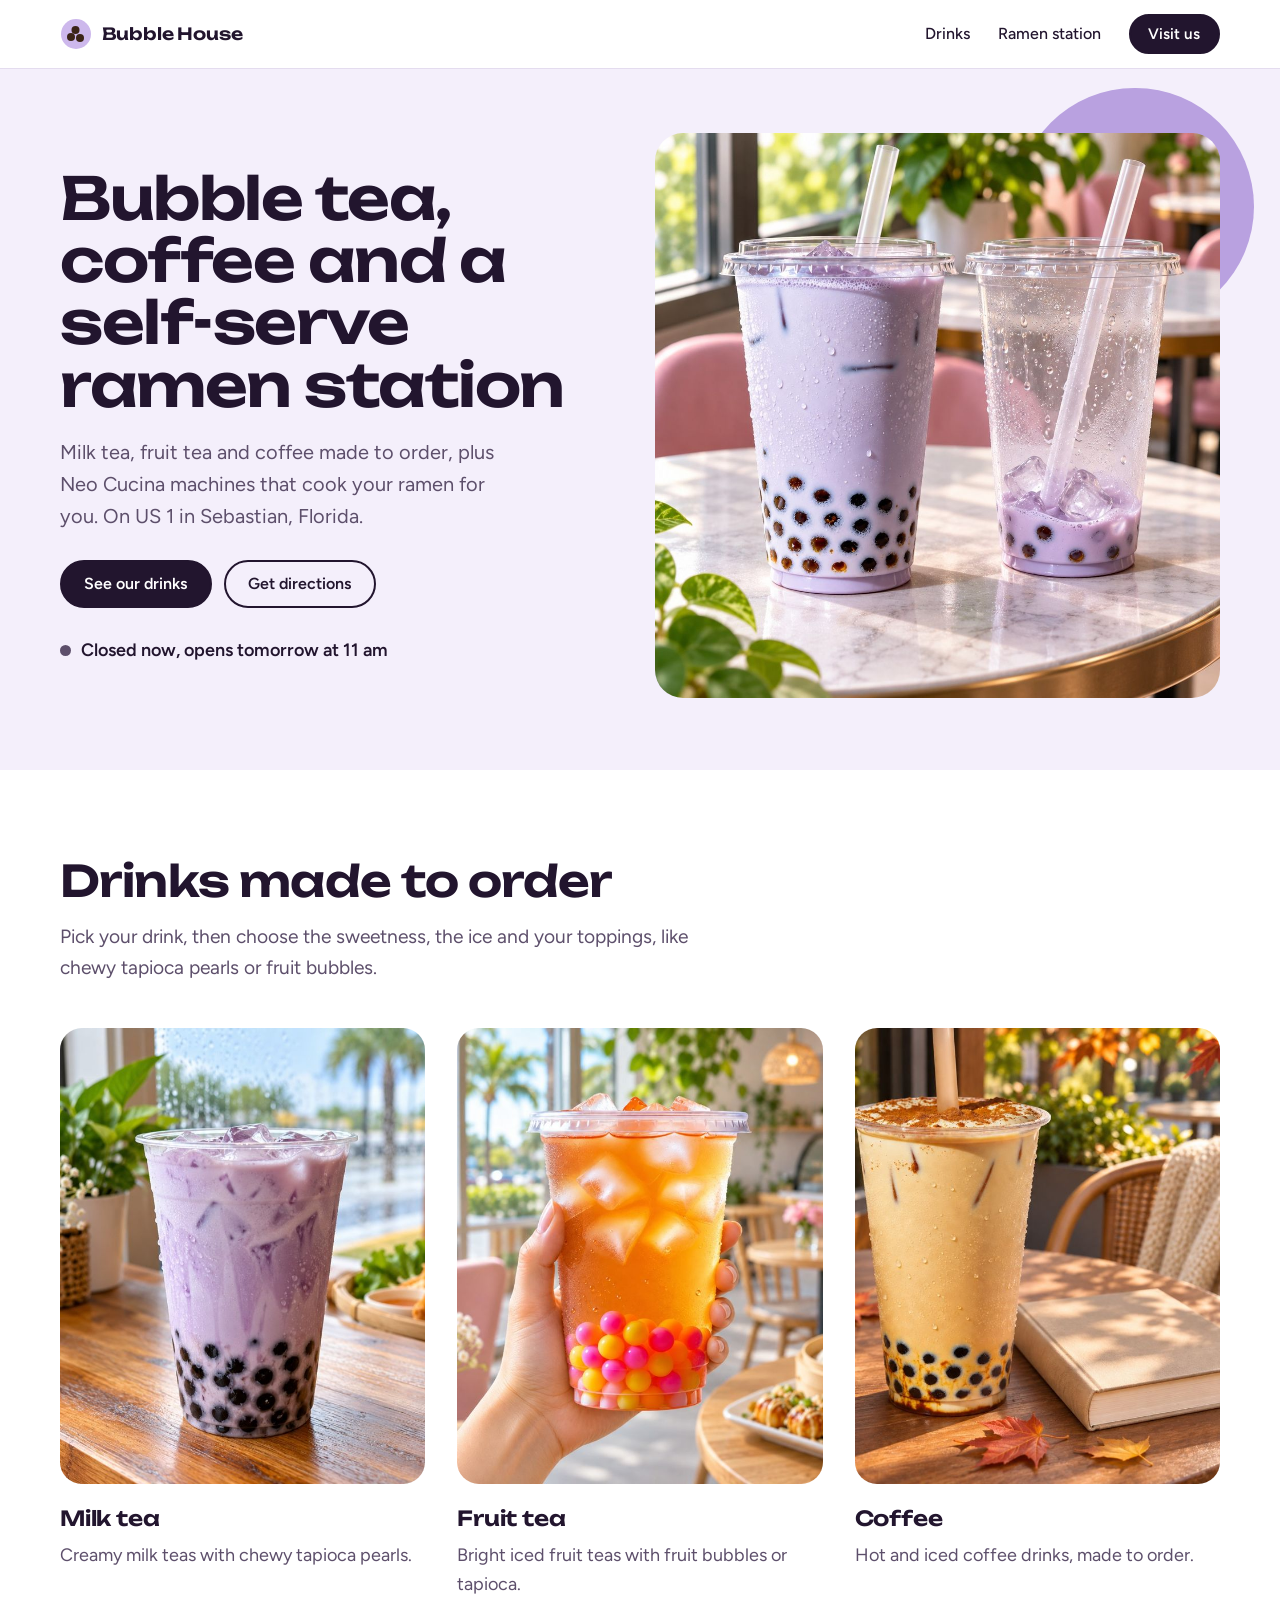
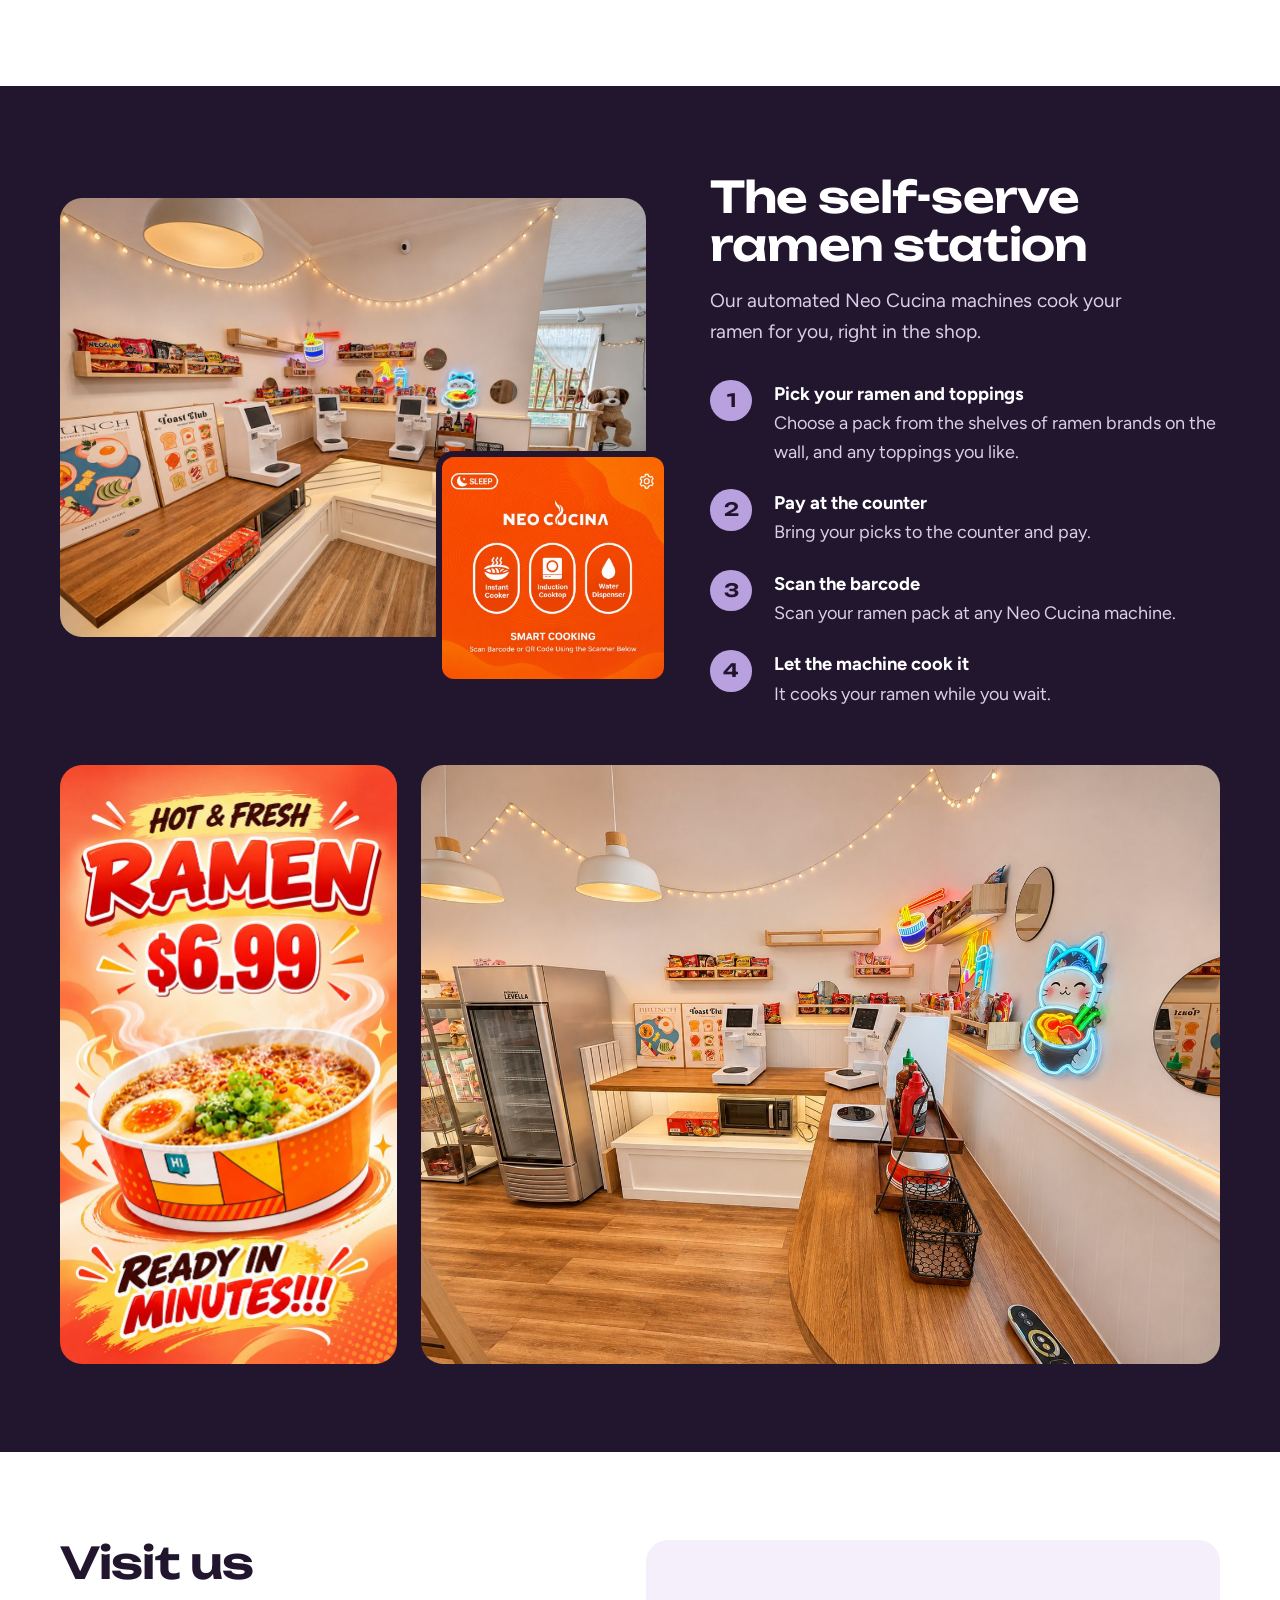
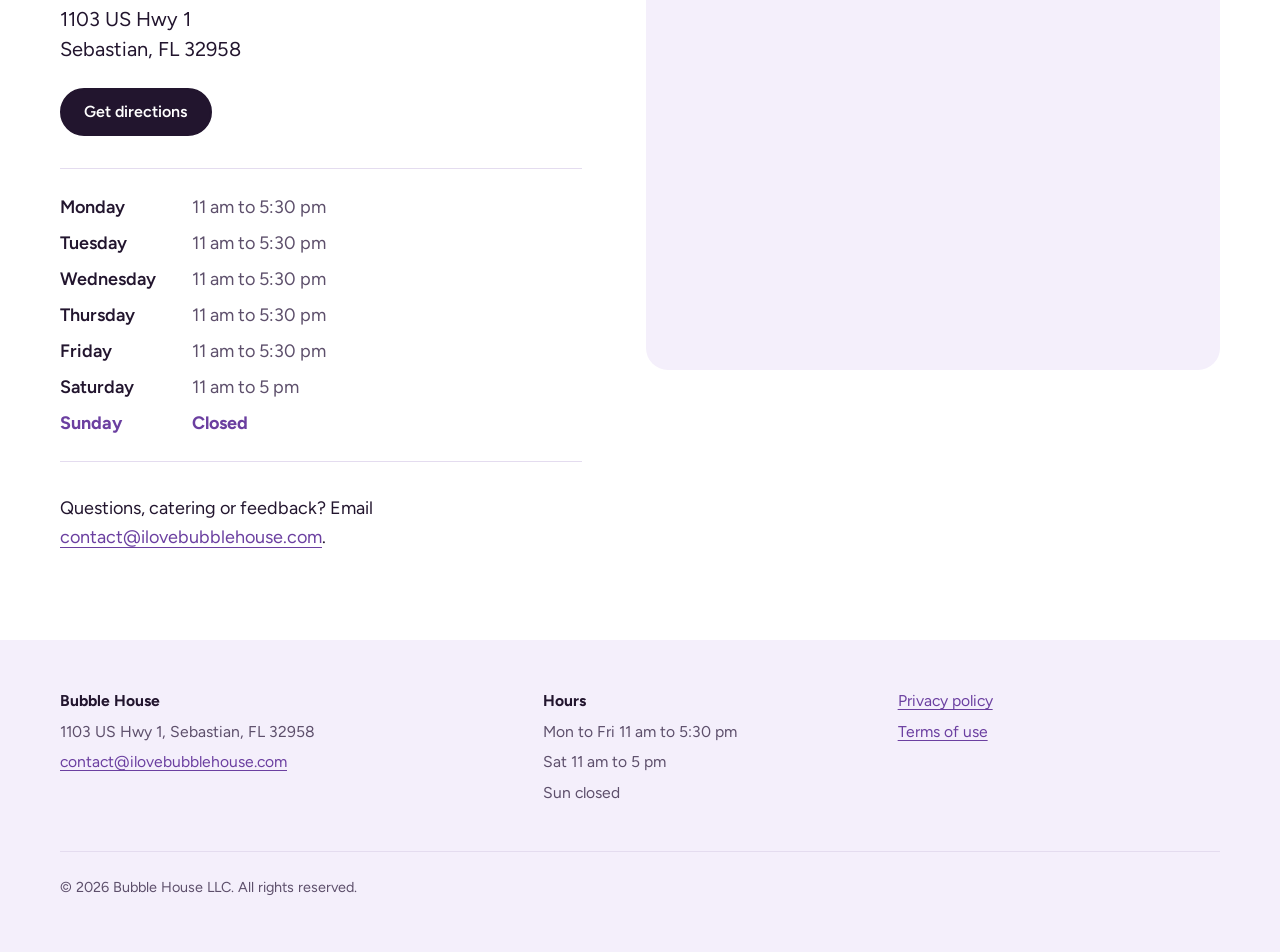
==== index.html @ 126ba1ab "Initial commit" ====
<!doctype html>
<html lang="en">
<head>
<meta charset="utf-8">
<meta name="viewport" content="width=device-width, initial-scale=1">
<title>Bubble House | Bubble tea and a self-serve ramen station in Sebastian, FL</title>
<meta name="description" content="Bubble House makes milk tea, fruit tea and coffee to order, and has a self-serve ramen station with Neo Cucina cooking machines. 1103 US Hwy 1, Sebastian, Florida.">
<meta property="og:title" content="Bubble House, Sebastian FL">
<meta property="og:description" content="Bubble tea, coffee and a self-serve ramen station on US 1 in Sebastian, Florida.">
<meta property="og:image" content="https://ilovebubblehouse.com/images/hero-taro-milk-tea.jpg">
<meta property="og:type" content="website">
<link rel="icon" href="favicon.svg" type="image/svg+xml">
<link rel="preconnect" href="https://fonts.googleapis.com">
<link rel="preconnect" href="https://fonts.gstatic.com" crossorigin>
<link href="https://fonts.googleapis.com/css2?family=Figtree:wght@400;500;600;700&family=Unbounded:wght@600&display=swap" rel="stylesheet">
<link rel="stylesheet" href="styles.css">
<script type="application/ld+json">
{
  "@context": "https://schema.org",
  "@type": "CafeOrCoffeeShop",
  "name": "Bubble House",
  "legalName": "Bubble House LLC",
  "url": "https://ilovebubblehouse.com",
  "email": "contact@ilovebubblehouse.com",
  "image": "https://ilovebubblehouse.com/images/ramen-station.jpg",
  "servesCuisine": ["Bubble tea", "Coffee", "Ramen"],
  "address": {
    "@type": "PostalAddress",
    "streetAddress": "1103 US Hwy 1",
    "addressLocality": "Sebastian",
    "addressRegion": "FL",
    "postalCode": "32958",
    "addressCountry": "US"
  },
  "openingHoursSpecification": [
    { "@type": "OpeningHoursSpecification", "dayOfWeek": ["Monday", "Tuesday", "Wednesday", "Thursday", "Friday"], "opens": "11:00", "closes": "17:30" },
    { "@type": "OpeningHoursSpecification", "dayOfWeek": "Saturday", "opens": "11:00", "closes": "17:00" }
  ]
}
</script>
</head>
<body>

<header class="site-head">
  <div class="wrap">
    <a class="brand" href="./">
      <img class="brand-mark" src="favicon.svg" alt="" width="32" height="32">
      <span class="brand-name">Bubble House</span>
    </a>
    <nav class="site-nav" aria-label="Main">
      <a class="hide-sm" href="#drinks">Drinks</a>
      <a class="hide-sm" href="#ramen">Ramen station</a>
      <a class="btn btn-solid" href="#visit">Visit us</a>
    </nav>
  </div>
</header>

<main>
  <section class="hero" aria-labelledby="hero-title">
    <div class="wrap">
      <div>
        <h1 id="hero-title">Bubble tea, coffee and a self-serve ramen station</h1>
        <p class="lede">Milk tea, fruit tea and coffee made to order, plus Neo Cucina machines that cook your ramen for you. On US 1 in Sebastian, Florida.</p>
        <div class="actions">
          <a class="btn btn-solid" href="#drinks">See our drinks</a>
          <a class="btn btn-line" href="https://www.google.com/maps/search/?api=1&amp;query=Bubble+House+1103+US+Hwy+1+Sebastian+FL+32958">Get directions</a>
        </div>
        <p class="status" id="status"><span class="dot" aria-hidden="true"></span><span id="status-text">Mon to Fri 11 am to 5:30 pm, Sat 11 am to 5 pm</span></p>
      </div>
      <div class="hero-media">
        <img src="images/hero-taro-milk-tea.jpg" width="1100" height="1100" alt="Two taro milk teas with tapioca pearls on a marble table by a sunny window">
      </div>
    </div>
  </section>

  <section class="section" id="drinks" aria-labelledby="drinks-title">
    <div class="wrap">
      <div class="section-head">
        <h2 id="drinks-title">Drinks made to order</h2>
        <p>Pick your drink, then choose the sweetness, the ice and your toppings, like chewy tapioca pearls or fruit bubbles.</p>
      </div>
      <ul class="drinks">
        <li>
          <img src="images/milk-tea.jpg" width="640" height="800" loading="lazy" alt="Iced purple milk tea with tapioca pearls">
          <h3>Milk tea</h3>
          <p>Creamy milk teas with chewy tapioca pearls.</p>
        </li>
        <li>
          <img src="images/fruit-tea.jpg" width="640" height="800" loading="lazy" alt="Iced orange fruit tea with colorful fruit bubbles">
          <h3>Fruit tea</h3>
          <p>Bright iced fruit teas with fruit bubbles or tapioca.</p>
        </li>
        <li>
          <img src="images/coffee.jpg" width="640" height="800" loading="lazy" alt="Iced coffee drink with tapioca pearls on a café table">
          <h3>Coffee</h3>
          <p>Hot and iced coffee drinks, made to order.</p>
        </li>
      </ul>
    </div>
  </section>

  <section class="section ramen" id="ramen" aria-labelledby="ramen-title">
    <div class="wrap">
      <div class="ramen-media">
        <img class="main" src="images/ramen-station.jpg" width="1400" height="1050" loading="lazy" alt="The Bubble House ramen station: three Neo Cucina cooking machines on a wooden counter, wall shelves of ramen packs, neon signs and string lights">
        <img class="inset" src="images/ramen-machine.jpg" width="700" height="700" loading="lazy" alt="Neo Cucina screen: Instant Cooker, Induction Cooktop and Water Dispenser. Scan barcode or QR code using the scanner below">
      </div>
      <div>
        <h2 id="ramen-title">The self-serve ramen station</h2>
        <p class="intro">Our automated Neo Cucina machines cook your ramen for you, right in the shop.</p>
        <ol class="steps">
          <li><div><strong>Pick your ramen and toppings</strong><span>Choose a pack from the shelves of ramen brands on the wall, and any toppings you like.</span></div></li>
          <li><div><strong>Pay at the counter</strong><span>Bring your picks to the counter and pay.</span></div></li>
          <li><div><strong>Scan the barcode</strong><span>Scan your ramen pack at any Neo Cucina machine.</span></div></li>
          <li><div><strong>Let the machine cook it</strong><span>It cooks your ramen while you wait.</span></div></li>
        </ol>
      </div>
    </div>
    <div class="wrap ramen-gallery">
      <figure style="--ar: 0.5625">
        <img src="images/ramen-poster.jpg" width="675" height="1200" loading="lazy" alt="Poster: Hot and fresh ramen, $6.99, ready in minutes">
      </figure>
      <figure style="--ar: 1.3333">
        <img src="images/ramen-station-2.jpg" width="1400" height="1050" loading="lazy" alt="Another view of the ramen station with a drinks fridge, ramen shelves, Neo Cucina machines and a lucky cat neon sign">
      </figure>
    </div>
  </section>

  <section class="section visit" id="visit" aria-labelledby="visit-title">
    <div class="wrap">
      <div>
        <h2 id="visit-title">Visit us</h2>
        <address>1103 US Hwy 1<br>Sebastian, FL 32958</address>
        <div class="actions">
          <a class="btn btn-solid" href="https://www.google.com/maps/search/?api=1&amp;query=Bubble+House+1103+US+Hwy+1+Sebastian+FL+32958">Get directions</a>
        </div>
        <dl class="hours" aria-label="Opening hours">
          <dt data-day="1">Monday</dt><dd data-day="1">11 am to 5:30 pm</dd>
          <dt data-day="2">Tuesday</dt><dd data-day="2">11 am to 5:30 pm</dd>
          <dt data-day="3">Wednesday</dt><dd data-day="3">11 am to 5:30 pm</dd>
          <dt data-day="4">Thursday</dt><dd data-day="4">11 am to 5:30 pm</dd>
          <dt data-day="5">Friday</dt><dd data-day="5">11 am to 5:30 pm</dd>
          <dt data-day="6">Saturday</dt><dd data-day="6">11 am to 5 pm</dd>
          <dt data-day="0">Sunday</dt><dd data-day="0">Closed</dd>
        </dl>
        <p class="contact">Questions, catering or feedback? Email <a href="mailto:contact@ilovebubblehouse.com">contact@ilovebubblehouse.com</a>.</p>
      </div>
      <div class="visit-map">
        <iframe title="Map showing Bubble House at 1103 US Hwy 1, Sebastian, Florida" src="https://www.google.com/maps?q=Bubble+House,+1103+US+Hwy+1,+Sebastian,+FL+32958&amp;output=embed" loading="lazy" referrerpolicy="no-referrer-when-downgrade"></iframe>
      </div>
    </div>
  </section>
</main>

<footer class="site-foot">
  <div class="wrap">
    <div>
      <p><strong>Bubble House</strong></p>
      <p class="muted">1103 US Hwy 1, Sebastian, FL 32958</p>
      <p><a href="mailto:contact@ilovebubblehouse.com">contact@ilovebubblehouse.com</a></p>
    </div>
    <div>
      <p><strong>Hours</strong></p>
      <p class="muted">Mon to Fri 11 am to 5:30 pm</p>
      <p class="muted">Sat 11 am to 5 pm</p>
      <p class="muted">Sun closed</p>
    </div>
    <nav aria-label="Legal">
      <a href="privacy.html">Privacy policy</a>
      <a href="terms.html">Terms of use</a>
    </nav>
    <p class="legal">&copy; <span id="year">2026</span> Bubble House LLC. All rights reserved.</p>
  </div>
</footer>

<script>
(function () {
  // Opening hours in minutes after midnight, Sebastian time. 0 = Sunday.
  var hours = { 0: null, 1: [660, 1050], 2: [660, 1050], 3: [660, 1050], 4: [660, 1050], 5: [660, 1050], 6: [660, 1020] };
  var label = { 1050: "5:30 pm", 1020: "5 pm", 660: "11 am" };
  var names = ["Sunday", "Monday", "Tuesday", "Wednesday", "Thursday", "Friday", "Saturday"];
  try {
    var parts = new Intl.DateTimeFormat("en-US", { timeZone: "America/New_York", weekday: "short", hour: "numeric", minute: "numeric", hour12: false, year: "numeric" }).formatToParts(new Date());
    var get = function (t) { var p = parts.find(function (x) { return x.type === t; }); return p ? p.value : ""; };
    var day = ["Sun", "Mon", "Tue", "Wed", "Thu", "Fri", "Sat"].indexOf(get("weekday"));
    var mins = (parseInt(get("hour"), 10) % 24) * 60 + parseInt(get("minute"), 10);
    document.getElementById("year").textContent = get("year");
    document.querySelectorAll('[data-day="' + day + '"]').forEach(function (el) { el.classList.add("is-today"); });
    var box = document.getElementById("status");
    var text = document.getElementById("status-text");
    var h = hours[day];
    if (h && mins >= h[0] && mins < h[1]) {
      box.classList.add("is-open");
      text.textContent = "Open now until " + label[h[1]];
    } else if (h && mins < h[0]) {
      text.textContent = "Opens today at " + label[h[0]];
    } else {
      var next = (day + 1) % 7;
      while (!hours[next]) { next = (next + 1) % 7; }
      text.textContent = "Closed now, opens " + (next === (day + 1) % 7 ? "tomorrow" : names[next]) + " at " + label[hours[next][0]];
    }
  } catch (e) { /* keep the static hours text */ }
})();
</script>
</body>
</html>
---- styles.css ----
:root {
  --plum: #22152e;
  --plum-2: #33213f;
  --text-soft: #5d4f6b;
  --taro: #b9a1e0;
  --taro-deep: #6b3fa0;
  --taro-wash: #f4effb;
  --mango: #f3a53c;
  --white: #ffffff;
  --line: #e4dcef;
  --radius-img: 22px;
  --display: "Unbounded", "Avenir Next", system-ui, sans-serif;
  --body: "Figtree", "Segoe UI", system-ui, sans-serif;
}

* { box-sizing: border-box; }
html { -webkit-text-size-adjust: 100%; scroll-behavior: smooth; }
@media (prefers-reduced-motion: reduce) { html { scroll-behavior: auto; } }

body {
  margin: 0;
  background: var(--white);
  color: var(--plum);
  font-family: var(--body);
  font-size: 1.125rem;
  line-height: 1.6;
}

img { display: block; max-width: 100%; height: auto; }
a { color: var(--taro-deep); text-underline-offset: 0.2em; }
a:hover { color: var(--plum); }
a:focus-visible { outline: 3px solid var(--mango); outline-offset: 3px; border-radius: 6px; }

.wrap { width: min(1160px, 100% - 2.5rem); margin-inline: auto; }

/* Header */
.site-head {
  position: sticky; top: 0; z-index: 10;
  background: rgba(255, 255, 255, 0.94);
  backdrop-filter: blur(8px);
  border-bottom: 1px solid var(--line);
}
.site-head .wrap { display: flex; align-items: center; justify-content: space-between; gap: 1.5rem; height: 4.25rem; }
.brand { display: flex; align-items: center; gap: 0.6rem; color: var(--plum); text-decoration: none; }
.brand-mark { width: 2rem; height: 2rem; flex: none; }
.brand-name { font-family: var(--display); font-weight: 600; font-size: 1.05rem; letter-spacing: -0.01em; }
.site-nav { display: flex; align-items: center; gap: 1.75rem; font-size: 1rem; font-weight: 500; }
.site-nav a { color: var(--plum); text-decoration: none; }
.site-nav a:hover { color: var(--taro-deep); }

/* Buttons */
.btn {
  display: inline-flex; align-items: center; justify-content: center;
  min-height: 3rem; padding: 0 1.4rem;
  border-radius: 999px;
  font-weight: 600; font-size: 1rem;
  text-decoration: none;
  border: 2px solid var(--plum);
}
.btn-solid { background: var(--plum); color: var(--white); }
.btn-solid:hover { background: var(--taro-deep); border-color: var(--taro-deep); color: var(--white); }
.btn-line { background: transparent; color: var(--plum); }
.btn-line:hover { background: var(--plum); color: var(--white); }
.site-nav .btn { min-height: 2.5rem; padding: 0 1.1rem; font-size: 0.95rem; }
.site-nav .btn-solid { color: var(--white); }

/* Hero */
.hero { background: var(--taro-wash); padding: 4rem 0 4.5rem; overflow: hidden; }
.hero .wrap { display: grid; grid-template-columns: 1fr 1.05fr; gap: 3.5rem; align-items: center; }
.hero h1 {
  font-family: var(--display);
  font-weight: 600;
  font-size: clamp(2.2rem, 4.6vw, 3.9rem);
  line-height: 1.06;
  letter-spacing: -0.025em;
  margin: 0 0 1.25rem;
}
.hero .lede { font-size: 1.25rem; color: var(--text-soft); max-width: 34ch; margin: 0 0 1.75rem; }
.actions { display: flex; flex-wrap: wrap; gap: 0.75rem; margin-bottom: 1.75rem; }
.status { display: flex; align-items: center; gap: 0.6rem; margin: 0; font-weight: 600; }
.status .dot { width: 0.7rem; height: 0.7rem; border-radius: 50%; background: var(--text-soft); flex: none; }
.status.is-open .dot { background: #2e9e5b; box-shadow: 0 0 0 4px rgba(46, 158, 91, 0.18); }
.status .addr { font-weight: 400; color: var(--text-soft); }

.hero-media { position: relative; }
.hero-media img { width: 100%; aspect-ratio: 1; object-fit: cover; border-radius: 28px; }
.hero-media::after {
  content: "";
  position: absolute; z-index: -1;
  width: 42%; aspect-ratio: 1; border-radius: 50%;
  background: var(--taro);
  right: -6%; top: -8%;
}
.hero .wrap > * { position: relative; z-index: 0; }

/* Sections */
.section { padding: 5.5rem 0; }
.section-head { max-width: 40rem; margin-bottom: 2.75rem; }
.section h2 {
  font-family: var(--display);
  font-weight: 600;
  font-size: clamp(1.8rem, 3.4vw, 2.75rem);
  line-height: 1.1;
  letter-spacing: -0.02em;
  margin: 0 0 1rem;
}
.section-head p { margin: 0; color: var(--text-soft); font-size: 1.2rem; }

/* Drinks */
.drinks { display: grid; grid-template-columns: repeat(3, 1fr); gap: 2rem; list-style: none; margin: 0; padding: 0; }
.drinks img { width: 100%; aspect-ratio: 4 / 5; object-fit: cover; border-radius: var(--radius-img); margin-bottom: 1.1rem; }
.drinks h3 { font-family: var(--display); font-weight: 600; font-size: 1.3rem; letter-spacing: -0.01em; margin: 0 0 0.35rem; }
.drinks p { margin: 0; color: var(--text-soft); }
.photo-note { margin: 1.75rem 0 0; font-size: 0.9rem; color: var(--text-soft); }

/* Ramen station */
.ramen { background: var(--plum); color: var(--white); }
.ramen .wrap { display: grid; grid-template-columns: 1.15fr 1fr; gap: 4rem; align-items: center; }
.ramen-media { position: relative; padding-bottom: 3rem; }
.ramen-media .main { width: 100%; aspect-ratio: 4 / 3; object-fit: cover; border-radius: var(--radius-img); }
.ramen-media .inset {
  position: absolute; right: -1.5rem; bottom: 0;
  width: 40%; aspect-ratio: 1; object-fit: cover;
  border-radius: 18px; border: 6px solid var(--plum);
}
.ramen h2 { color: var(--white); }
.ramen .intro { color: #d9cfe6; font-size: 1.2rem; margin: 0 0 2rem; max-width: 36ch; }
.steps { list-style: none; margin: 0; padding: 0; counter-reset: step; display: grid; gap: 1.4rem; }
.steps li { display: grid; grid-template-columns: 3rem 1fr; gap: 1rem; align-items: start; counter-increment: step; }
.steps li::before {
  content: counter(step);
  font-family: var(--display); font-weight: 600; font-size: 1.15rem;
  width: 2.6rem; height: 2.6rem; border-radius: 50%;
  display: grid; place-items: center;
  background: var(--taro); color: var(--plum);
}
.steps strong { display: block; font-size: 1.15rem; }
.steps span { color: #d9cfe6; }
.ramen .ramen-gallery { display: flex; gap: 1.5rem; align-items: flex-start; margin-top: 3.5rem; }
.ramen-gallery figure { margin: 0; flex: var(--ar) 1 0; min-width: 0; }
.ramen-gallery img { width: 100%; aspect-ratio: var(--ar); object-fit: cover; border-radius: var(--radius-img); }

/* Visit */
.visit .wrap { display: grid; grid-template-columns: 1fr 1.1fr; gap: 4rem; align-items: start; }
.visit address { font-style: normal; font-size: 1.25rem; line-height: 1.5; margin: 0 0 1.5rem; }
.hours { display: grid; grid-template-columns: auto 1fr; gap: 0.45rem 2.25rem; margin: 2rem 0; padding: 1.5rem 0; border-top: 1px solid var(--line); border-bottom: 1px solid var(--line); }
.hours dt { font-weight: 600; }
.hours dd { margin: 0; color: var(--text-soft); }
.hours .is-today { color: var(--taro-deep); font-weight: 700; }
.visit .contact { margin: 0; }
.visit-map iframe { display: block; width: 100%; aspect-ratio: 4 / 3; border: 0; border-radius: var(--radius-img); background: var(--taro-wash); }

/* Footer */
.site-foot { background: var(--taro-wash); padding: 3rem 0; font-size: 0.98rem; }
.site-foot .wrap { display: grid; grid-template-columns: 1.4fr 1fr 1fr; gap: 2rem; }
.site-foot p { margin: 0 0 0.35rem; }
.site-foot .muted { color: var(--text-soft); }
.site-foot nav { display: grid; gap: 0.35rem; align-content: start; }
.site-foot .legal { grid-column: 1 / -1; padding-top: 1.5rem; margin-top: 0.5rem; border-top: 1px solid var(--line); color: var(--text-soft); font-size: 0.9rem; }

/* Policy pages */
.doc { padding: 3.5rem 0 5rem; }
.doc .wrap { max-width: 46rem; }
.doc h1 { font-family: var(--display); font-weight: 600; font-size: clamp(2rem, 5vw, 3rem); letter-spacing: -0.025em; line-height: 1.08; margin: 0 0 0.75rem; }
.doc .updated { color: var(--text-soft); margin: 0 0 2.5rem; }
.doc h2 { font-family: var(--display); font-weight: 600; font-size: 1.25rem; letter-spacing: -0.01em; margin: 2.25rem 0 0.6rem; }
.doc p, .doc li { max-width: 68ch; }
.doc ul { padding-left: 1.25rem; }

@media (max-width: 900px) {
  .hero .wrap, .ramen .wrap, .visit .wrap { grid-template-columns: 1fr; gap: 2.5rem; }
  .hero { padding: 2.5rem 0 3.5rem; }
  .drinks { grid-template-columns: 1fr 1fr; }
  .drinks li:last-child { grid-column: 1 / -1; }
  .drinks li:last-child img { aspect-ratio: 16 / 10; }
  .ramen-media .inset { right: 0.75rem; }
  .site-foot .wrap { grid-template-columns: 1fr 1fr; }
}
@media (max-width: 620px) {
  .site-nav .hide-sm { display: none; }
  .drinks { grid-template-columns: 1fr; }
  .drinks img, .drinks li:last-child img { aspect-ratio: 1; }
  .ramen .ramen-gallery { flex-direction: column-reverse; align-items: center; margin-top: 2.5rem; }
  .ramen-gallery figure { flex: none; width: 100%; }
  .ramen-gallery figure:first-child { width: 78%; }
  .section { padding: 4rem 0; }
  .site-foot .wrap { grid-template-columns: 1fr; }
}
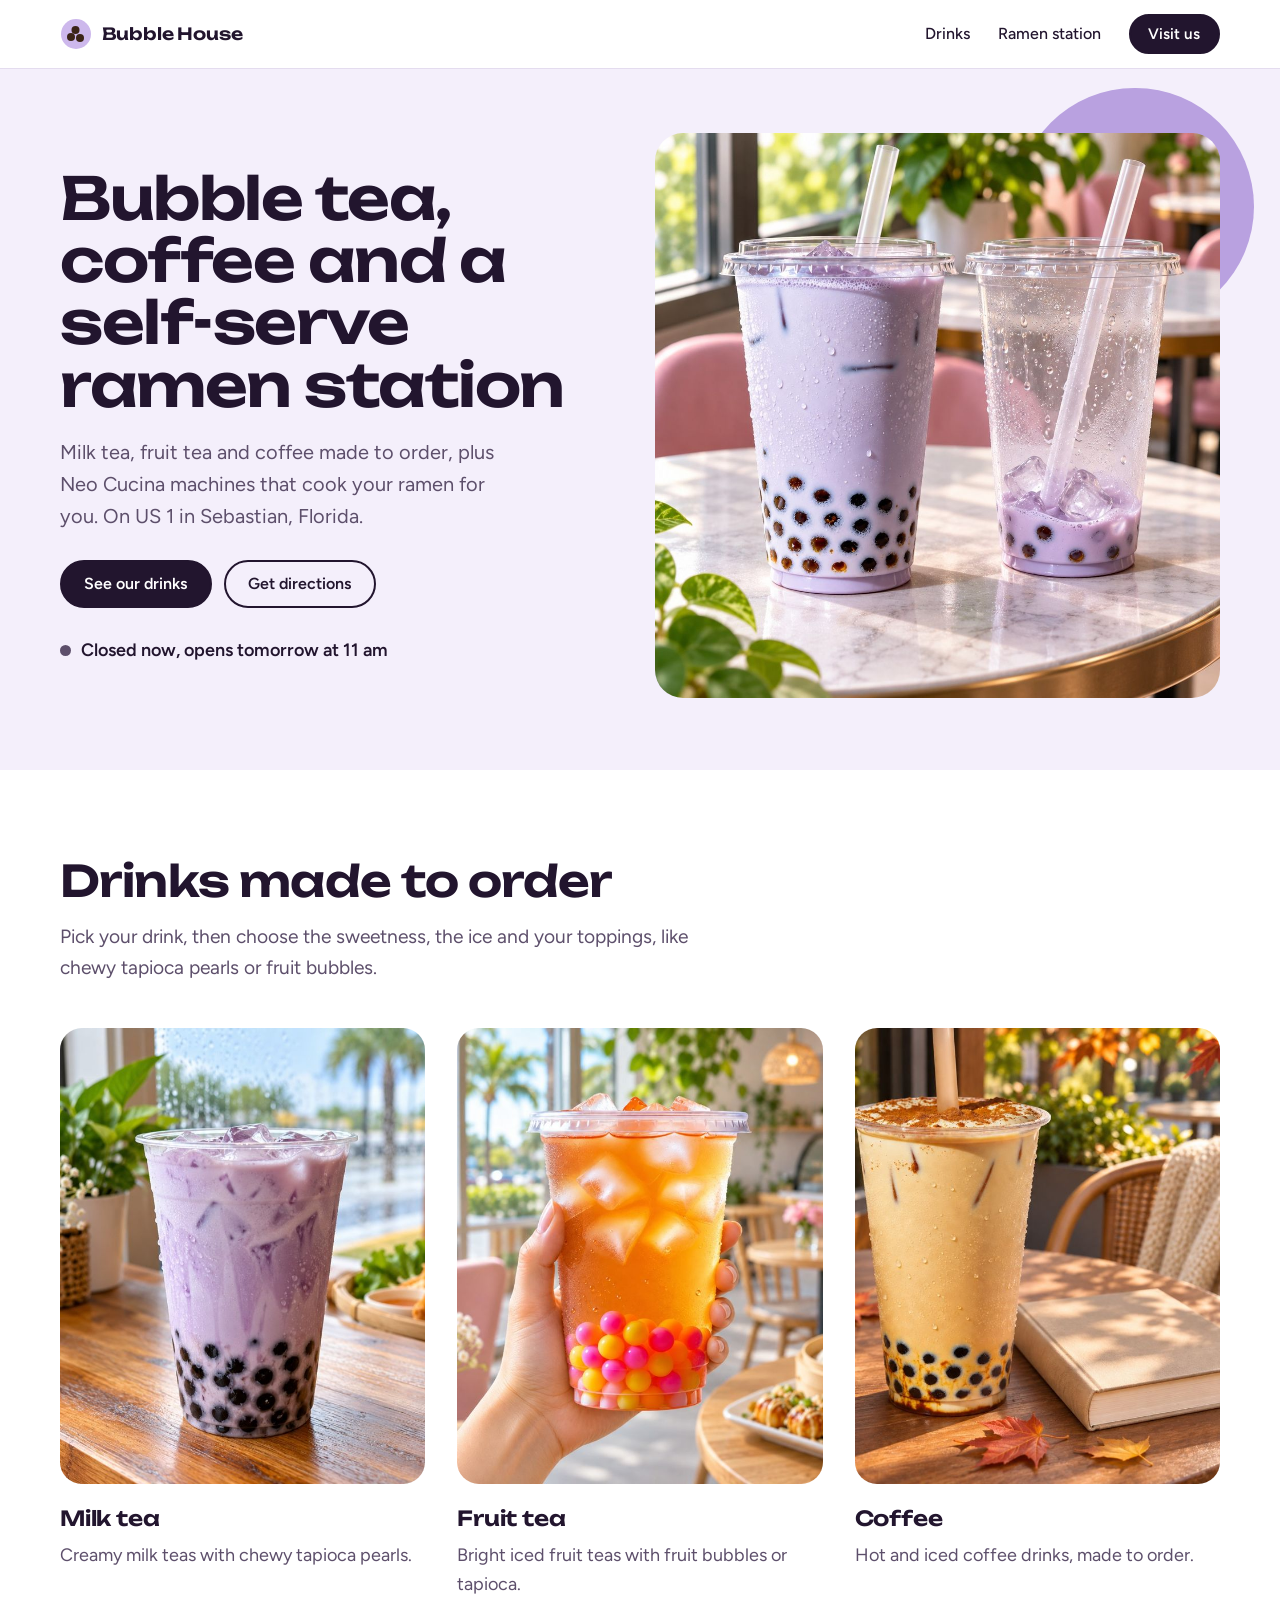
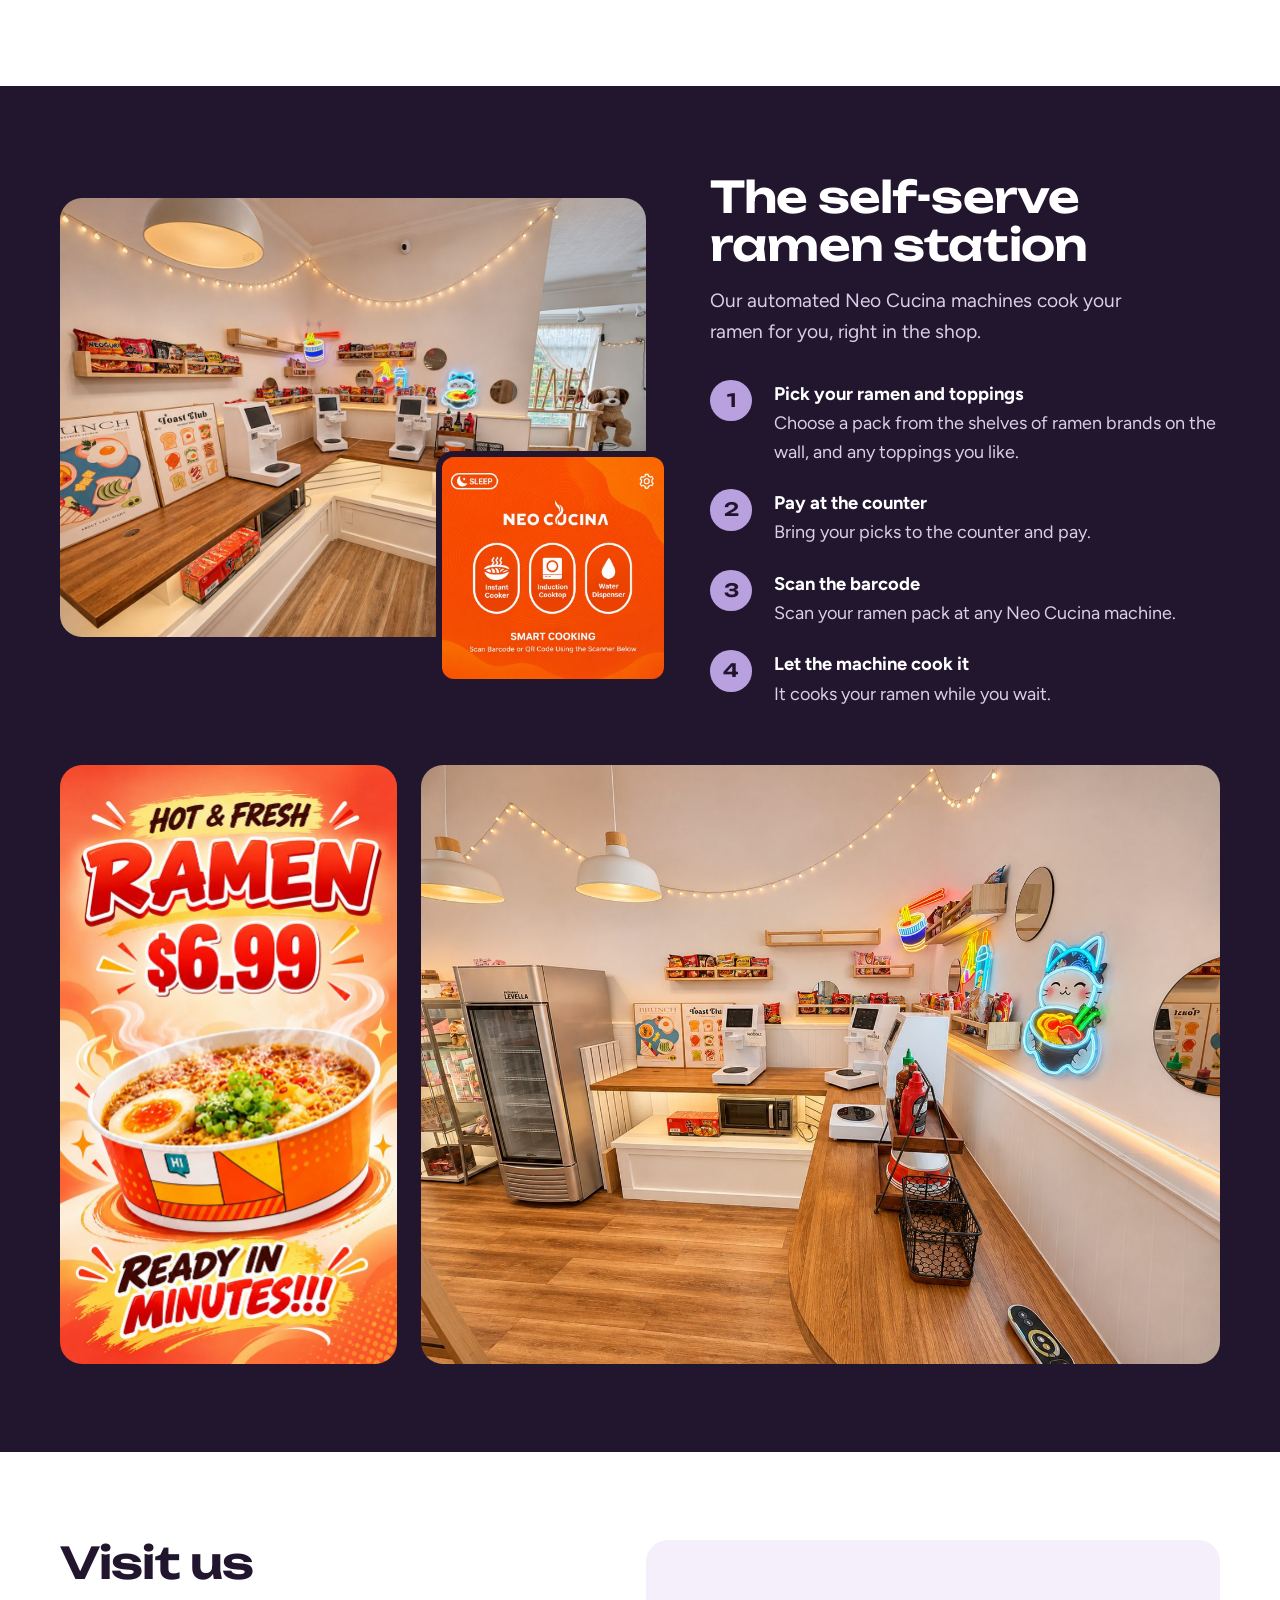
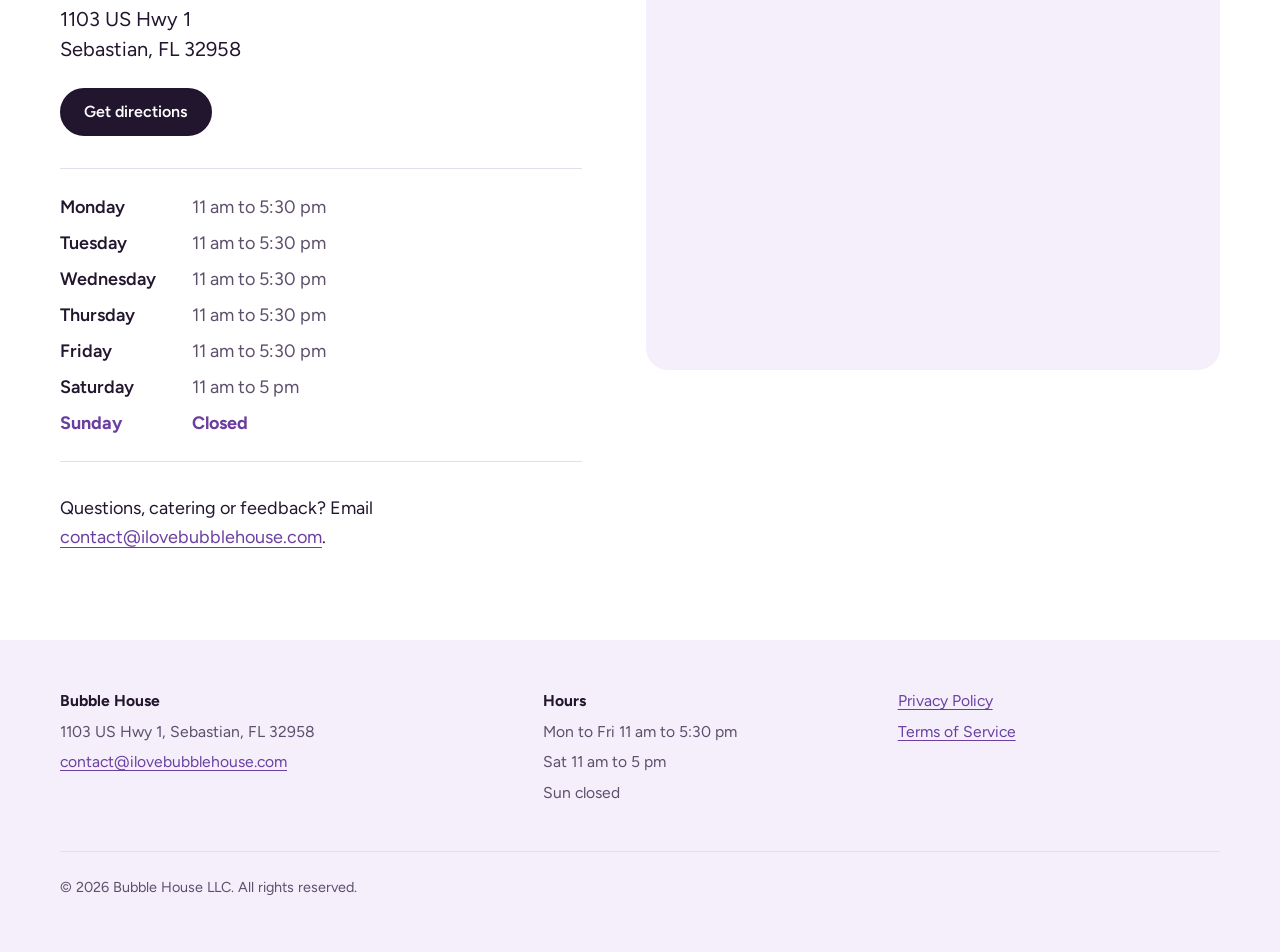
==== commit 3e1e256e: "Privacy Policy title and SMS statement for Twilio" ====
--- a/index.html
+++ b/index.html
@@ -166,8 +166,8 @@
       <p class="muted">Sun closed</p>
     </div>
     <nav aria-label="Legal">
-      <a href="privacy.html">Privacy policy</a>
-      <a href="terms.html">Terms of use</a>
+      <a href="privacy.html">Privacy Policy</a>
+      <a href="terms.html">Terms of Service</a>
     </nav>
     <p class="legal">&copy; <span id="year">2026</span> Bubble House LLC. All rights reserved.</p>
   </div>
